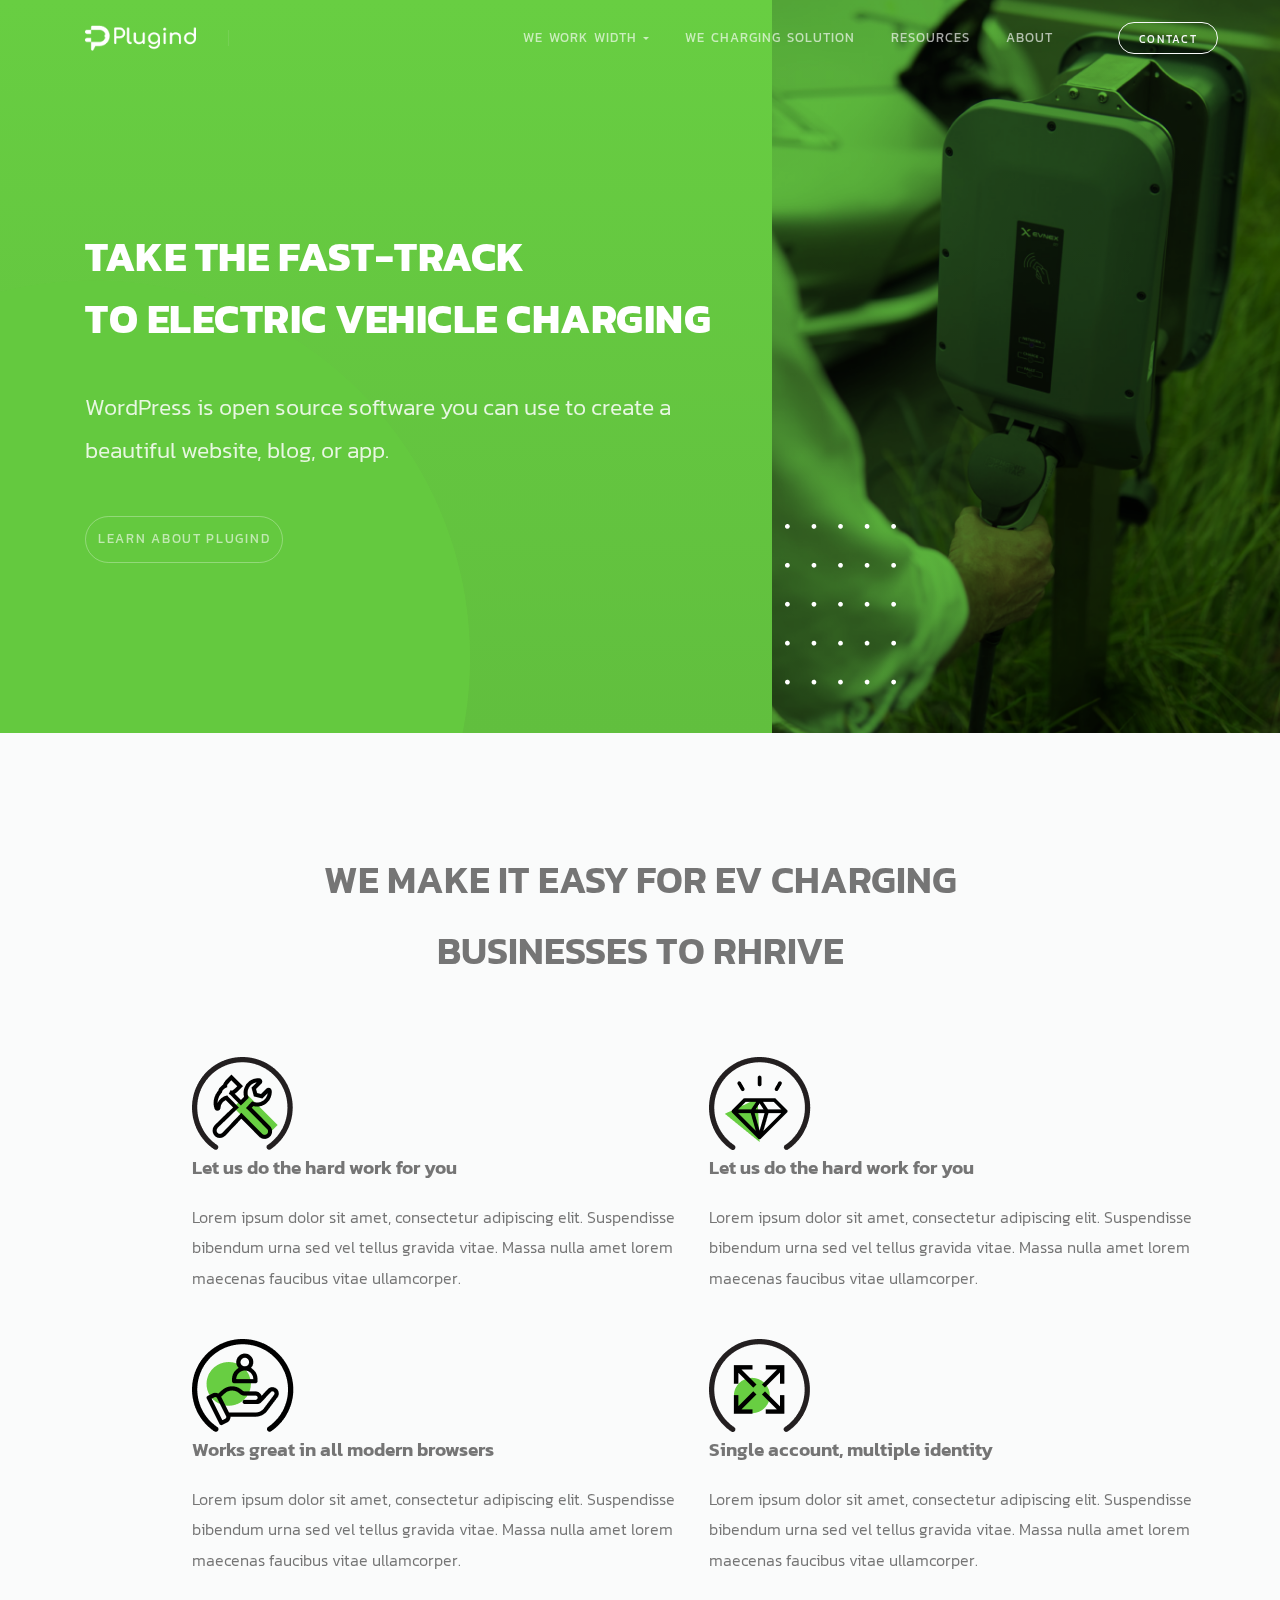
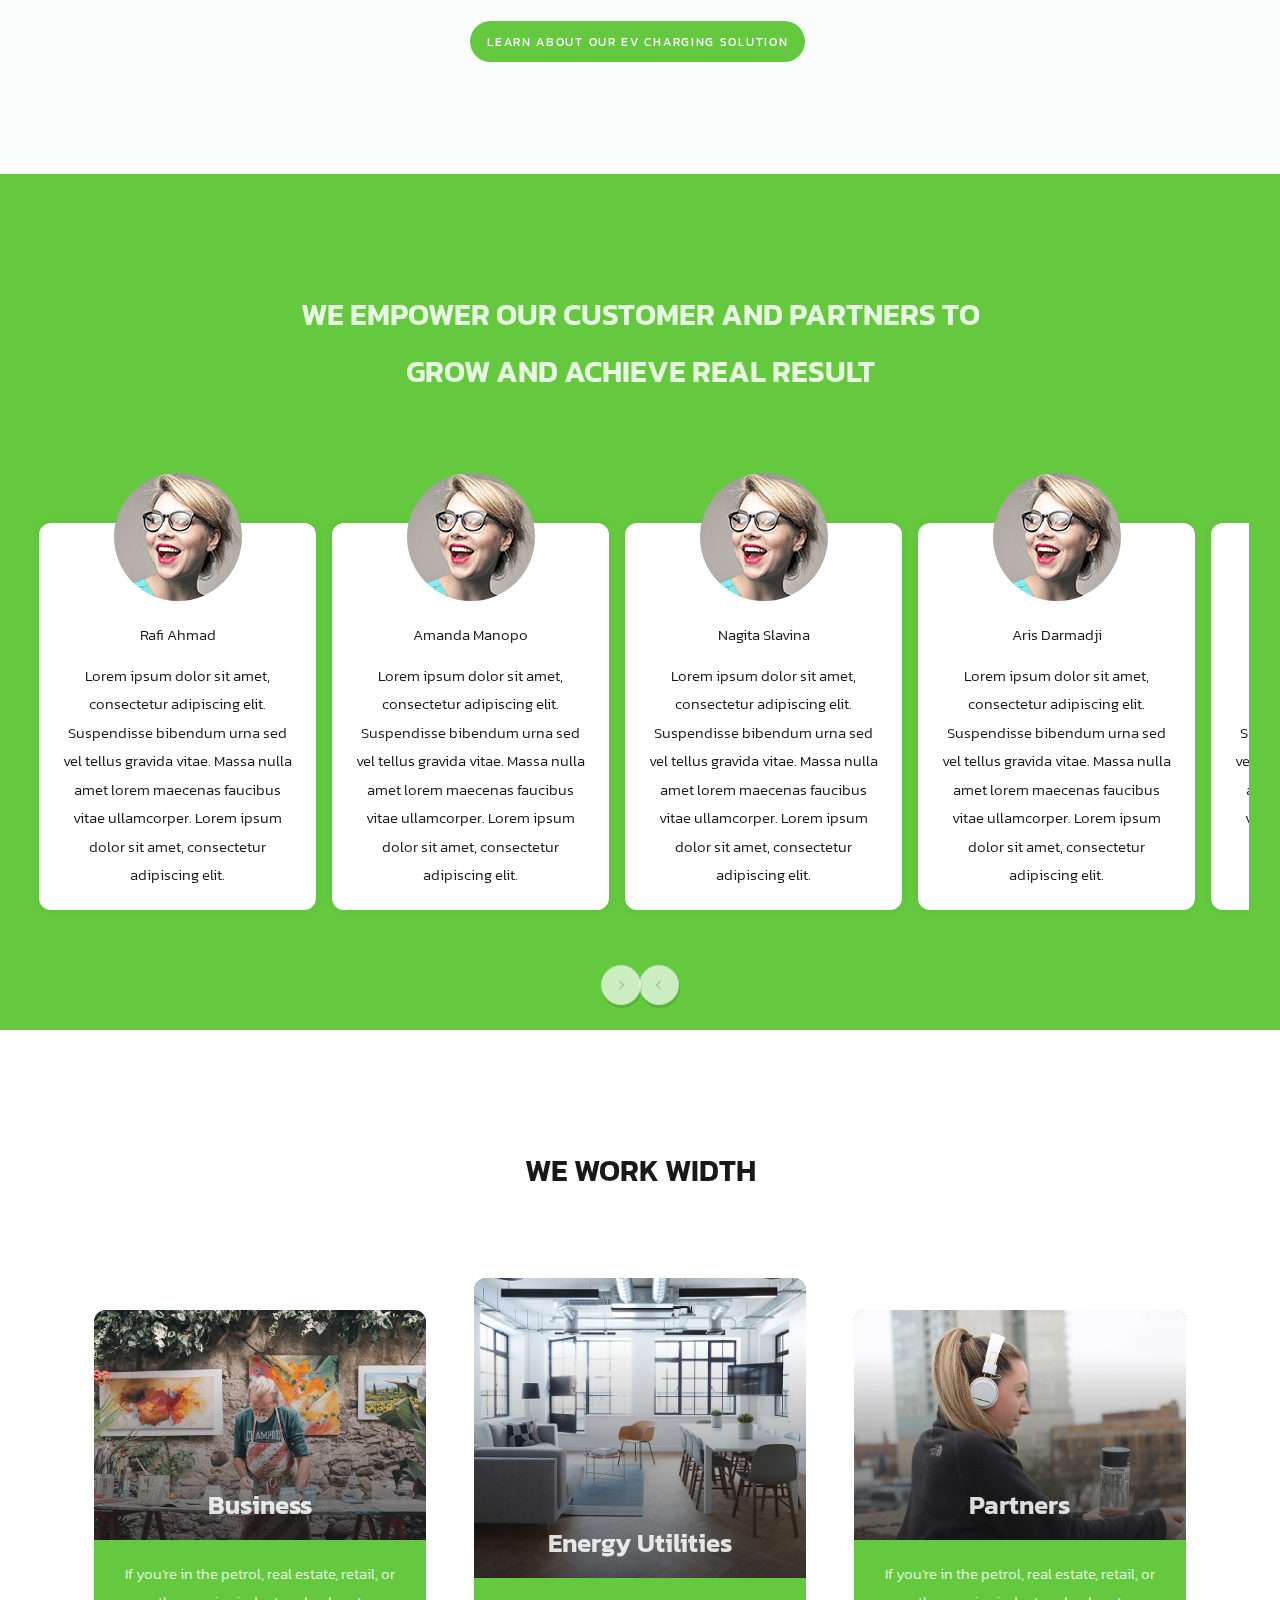
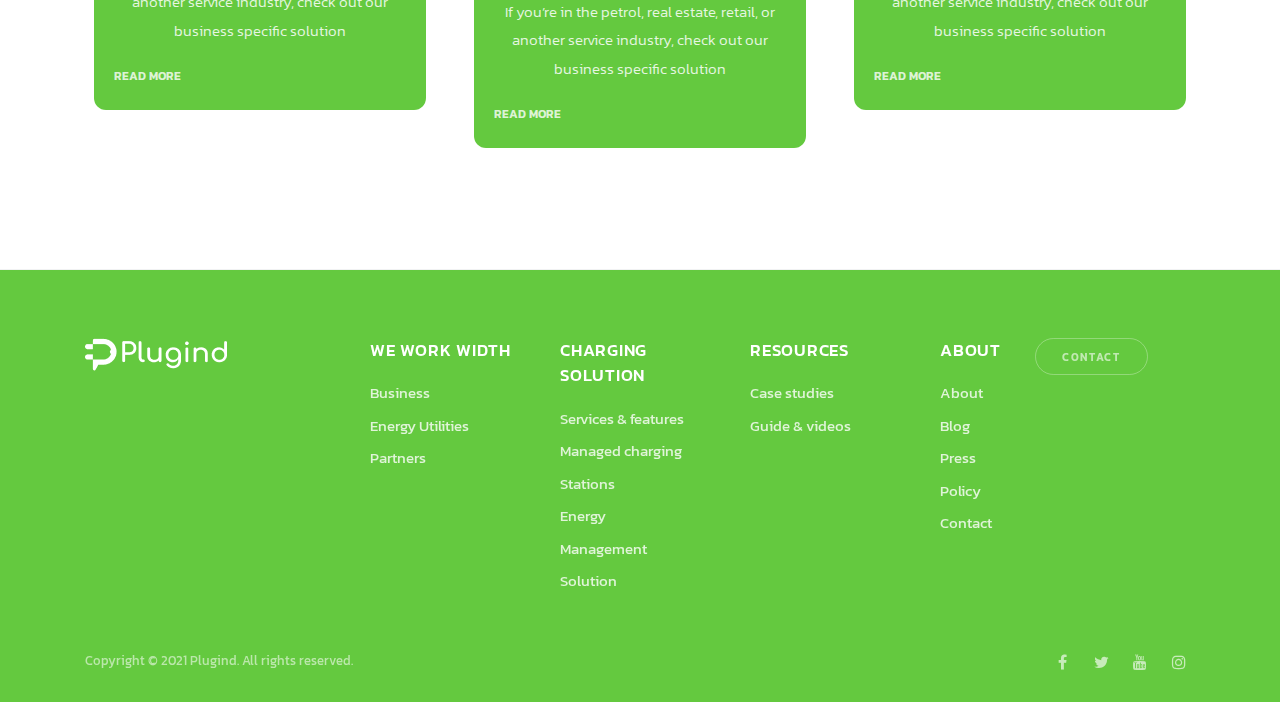
==== index.html @ fe90ec42 "initial commit" ====
<!DOCTYPE html>
<html lang="en">
  <head>
    <meta charset="UTF-8" />
    <meta name="viewport" content="width=device-width, initial-scale=1.0" />
    <meta http-equiv="X-UA-Compatible" content="ie=edge" />
    <title>Home Page</title>
    <!-- style -->
    <link href="./assets/css/page.css" rel="stylesheet" />
    <link href="./assets/css/style.css" rel="stylesheet" />
  </head>
  <body>
    <!-- Navbar -->
    <nav class="navbar navbar-expand-lg navbar-light navbar-stick-dark" data-navbar="sticky">
      <div class="container">
        <div class="navbar-left">
          <button class="navbar-toggler" type="button">&#9776;</button>
          <a class="navbar-brand" href="#">
            <img class="logo-light" src="./assets/img/logo.png" alt="logo" />
          </a>
        </div>

        <section class="navbar-mobile">
          <span class="navbar-divider d-mobile-none"></span>
          <ul class="nav nav-navbar nav-transform-none ml-auto mr-6">
            <li class="nav-item">
              <a class="nav-link" href="#">WE WORK WIDTH <span class="arrow"></span></a>
              <nav class="nav">
                <a class="nav-link" href="#">Populars</a>
                <a class="nav-link" href="#">Featured</a>
                <a class="nav-link" href="#">Top New</a>
              </nav>
            </li>
            <li class="nav-item">
              <a class="nav-link" href="#">WE CHARGING SOLUTION</a>
            </li>
            <li class="nav-item">
              <a class="nav-link" href="#">RESOURCES</a>
            </li>
            <li class="nav-item">
              <a class="nav-link" href="#">ABOUT</a>
            </li>
          </ul>
        </section>
        <div class="col-auto col-lg-1 text-right">
          <a
            href="http://"
            class="btn btn-sm btn-round btn-outline-light sticky-plugind d-none d-lg-inline-block font-weight-400"
            >Contact</a
          >
        </div>
      </div>
    </nav>
    <!-- /.navbar -->
    <!-- Header -->
    <header
      class="header text-white bg-size-contain bg-img-rb"
      style="background-image: url(./assets/img/Rectangle53.png)"
    >
      <div
        class="overlay"
        style="background: linear-gradient(180deg, #68CE42 0%, #61BF3E 100%); mix-blend-mode: multiply; opacity: 1.5!important;"
      ></div>
      <div class="ellipse"><img src="./assets/img/ellipse-variation.png" alt="" /></div>
      <div class="container">
        <div class="row align-items-center py-lg-8">
          <div class="col-md-7 h-xs-1000 align-items-start">
            <h1 data-font="Kanit:700">TAKE THE FAST-TRACK<br />TO ELECTRIC VEHICLE CHARGING</h1>
            <br />
            <p class="lead-3 lead">
              WordPress is open source software you can use to create a beautiful website, blog, or app.
            </p>
            <br />
            <a class="btn btn-xl btn-round btn-outline-light px-3 fw-400" href="#">LEARN ABOUT PLUGIND</a>
          </div>
        </div>

        <div class="dot-pattern"><img src="./assets/img/dot-pattern.png" alt="" /></div>
      </div>
    </header>
    <!-- /.header -->
    <div class="main-content">
      <section class="section bg-gray text-center">
        <div class="container">
          <div class="section-header">
            <div class="font-weight-600 lead-6">WE MAKE IT EASY FOR EV CHARGING<br />BUSINESSES TO RHRIVE</div>
          </div>
          <div class="row gap-y offset-lg-1 text-left text-lg-left">
            <div class="col-md-6 col-xl-6 max-auto">
              <img src="./assets/img/vector-1.png" />
              <p class="lead-2 font-weight-600">Let us do the hard work for you</p>
              <p class="font-size-16">
                Lorem ipsum dolor sit amet, consectetur adipiscing elit. Suspendisse bibendum urna sed vel tellus
                gravida vitae. Massa nulla amet lorem maecenas faucibus vitae ullamcorper.
              </p>
            </div>
            <div class="col-md-6 col-xl-6 max-auto">
              <img src="./assets/img/vector-2.png" />
              <p class="lead-2 font-weight-600">Let us do the hard work for you</p>
              <p class="font-size-16">
                Lorem ipsum dolor sit amet, consectetur adipiscing elit. Suspendisse bibendum urna sed vel tellus
                gravida vitae. Massa nulla amet lorem maecenas faucibus vitae ullamcorper.
              </p>
            </div>
            <div class="col-md-6 col-xl-6 max-auto">
              <img src="./assets/img/vector-3.png" />
              <p class="lead-2 font-weight-600">Works great in all modern browsers</p>
              <p class="font-size-16">
                Lorem ipsum dolor sit amet, consectetur adipiscing elit. Suspendisse bibendum urna sed vel tellus
                gravida vitae. Massa nulla amet lorem maecenas faucibus vitae ullamcorper.
              </p>
            </div>
            <div class="col-md-6 col-xl-6 max-auto">
              <img src="./assets/img/vector-4.png" />
              <p class="lead-2 font-weight-600">Single account, multiple identity</p>
              <p class="font-size-16">
                Lorem ipsum dolor sit amet, consectetur adipiscing elit. Suspendisse bibendum urna sed vel tellus
                gravida vitae. Massa nulla amet lorem maecenas faucibus vitae ullamcorper.
              </p>
            </div>
            <div class="col-md-12 mx-auto text-left text-lg-center">
              <a href="http://" class="btn btn-lg btn-round btn-plugind fw-400 px-4 mr-lg-9"
                >LEARN ABOUT OUR EV CHARGING SOLUTION</a
              >
            </div>
          </div>
        </div>
      </section>
      <section class="section text-white" style="background-color:#64C93F">
        <div class="container-fluid">
          <div class="section-header">
            <div class="lead-5 font-weight-600">
              WE EMPOWER OUR CUSTOMER AND PARTNERS TO<br />GROW AND ACHIEVE REAL RESULT
            </div>
          </div>

          <!-- //data-center-padding="28% 0px 0px" -->
          <div
            class="slider-arrows-circle-light custom-arrow px-4"
            data-provide="slider"
            data-slides-to-show="3"
            data-center-mode="true"
            data-arrows="true"
            data-center-padding="28% 0px 0px"
            data-slides-to-scroll="3"
          >
            <div class="p-2">
              <div class="card card-profile rounded-lg shadow-2">
                <div class="card-avatar">
                  <img src="./assets/img/avatar/women.jpeg" class="rounded-circle" alt="" />
                </div>
                <div class="card-body text-dark">
                  <div class="card-title">Amanda Manopo</div>
                  Lorem ipsum dolor sit amet, consectetur adipiscing elit. Suspendisse bibendum urna sed vel tellus
                  gravida vitae. Massa nulla amet lorem maecenas faucibus vitae ullamcorper. Lorem ipsum dolor sit amet,
                  consectetur adipiscing elit.
                </div>
              </div>
            </div>
            <div class="p-2">
              <div class="card card-profile rounded-lg shadow-2">
                <div class="card-avatar">
                  <img src="./assets/img/avatar/women.jpeg" class="rounded-circle" alt="" />
                </div>
                <div class="card-body text-dark">
                  <div class="card-title">Nagita Slavina</div>
                  Lorem ipsum dolor sit amet, consectetur adipiscing elit. Suspendisse bibendum urna sed vel tellus
                  gravida vitae. Massa nulla amet lorem maecenas faucibus vitae ullamcorper. Lorem ipsum dolor sit amet,
                  consectetur adipiscing elit.
                </div>
              </div>
            </div>
            <div class="p-2">
              <div class="card card-profile rounded-lg shadow-2">
                <div class="card-avatar">
                  <img src="./assets/img/avatar/women.jpeg" class="rounded-circle" alt="" />
                </div>
                <div class="card-body text-dark">
                  <div class="card-title">Aris Darmadji</div>
                  Lorem ipsum dolor sit amet, consectetur adipiscing elit. Suspendisse bibendum urna sed vel tellus
                  gravida vitae. Massa nulla amet lorem maecenas faucibus vitae ullamcorper. Lorem ipsum dolor sit amet,
                  consectetur adipiscing elit.
                </div>
              </div>
            </div>
            <div class="p-2">
              <div class="card card-profile rounded-lg shadow-2">
                <div class="card-avatar">
                  <img src="./assets/img/avatar/women.jpeg" class="rounded-circle" alt="" />
                </div>
                <div class="card-body text-dark">
                  <div class="card-title">Baim Wong</div>
                  Lorem ipsum dolor sit amet, consectetur adipiscing elit. Suspendisse bibendum urna sed vel tellus
                  gravida vitae. Massa nulla amet lorem maecenas faucibus vitae ullamcorper. Lorem ipsum dolor sit amet,
                  consectetur adipiscing elit.
                </div>
              </div>
            </div>
            <div class="p-2">
              <div class="card card-profile rounded-lg shadow-2">
                <div class="card-avatar">
                  <img src="./assets/img/avatar/women.jpeg" class="rounded-circle" alt="" />
                </div>
                <div class="card-body text-dark">
                  <div class="card-title">Rafi Ahmad</div>
                  Lorem ipsum dolor sit amet, consectetur adipiscing elit. Suspendisse bibendum urna sed vel tellus
                  gravida vitae. Massa nulla amet lorem maecenas faucibus vitae ullamcorper. Lorem ipsum dolor sit amet,
                  consectetur adipiscing elit.
                </div>
              </div>
            </div>
          </div>
        </div>
      </section>
      <section class="section text-dark">
        <div class="container">
          <div class="section-header">
            <div class="lead-5 font-weight-600">
              WE WORK WIDTH
            </div>
          </div>
          <div class="row gap-y">
            <div class="col-12 col-lg-4 p-5">
              <div class="card rounded-lg text-white h-400 mt-6" style="background-color: #64C93F">
                <div
                  class="bg-img c-rounded h-300"
                  style="background-image: url(./assets/img/thumb/10.jpg)"
                  data-scrim-bottom="7"
                >
                  <div class="row">
                    <div class="col-12 card-img-title text-center fw-600 lead-4">Business</div>
                  </div>
                </div>
                <div class="card-body text-center flex-grow-0">
                  <p>
                    If you’re in the petrol, real estate, retail, or another service industry, check out our business
                    specific solution
                  </p>
                  <div class="text-left"><a href="http//" class="fs-12 fw-600">READ MORE</a></div>
                </div>
              </div>
            </div>
            <div class="col-12 col-lg-4 p-5">
              <div class="card rounded-lg text-white" style="background-color: #64C93F">
                <div
                  class="bg-img c-rounded h-300"
                  style="background-image: url(./assets/img/thumb/13.jpg)"
                  data-scrim-bottom="7"
                >
                  <div class="row">
                    <div class="col-12 card-img-title popular text-center fw-600 lead-4">Energy Utilities</div>
                  </div>
                </div>
                <div class="card-body text-center flex-grow-0">
                  <p>
                    If you’re in the petrol, real estate, retail, or another service industry, check out our business
                    specific solution
                  </p>
                  <div class="text-left"><a href="http//" class="fs-12 fw-600">READ MORE</a></div>
                </div>
              </div>
            </div>
            <div class="col-12 col-lg-4 p-5">
              <div class="card rounded-lg text-white h-400 mt-6" style="background-color: #64C93F">
                <div
                  class="bg-img c-rounded h-300"
                  style="background-image: url(./assets/img/thumb/9.jpg)"
                  data-scrim-bottom="7"
                >
                  <div class="row">
                    <div class="col-12 card-img-title text-center fw-600 lead-4">Partners</div>
                  </div>
                </div>
                <div class="card-body text-center flex-grow-0">
                  <p>
                    If you’re in the petrol, real estate, retail, or another service industry, check out our business
                    specific solution
                  </p>
                  <div class="text-left"><a href="http//" class="fs-12 fw-600">READ MORE</a></div>
                </div>
              </div>
            </div>
          </div>
        </div>
      </section>
      <!-- Footer -->
      <footer class="footer text-white" style="background-color: #64C93F;">
        <div class="container py-7">
          <div class="row gap-y">
            <div class="col-xl-2 order-md-last">
              <a class="btn btn-secondary btn-outline-light btn-round" href="#">Contact</a>
            </div>

            <div class="col-6 col-md-4 col-xl-2">
              <h6 class="mb-4"><strong>WE WORK WIDTH</strong></h6>
              <div class="nav flex-column">
                <a class="nav-link" href="#">Business</a>
                <a class="nav-link" href="#">Energy Utilities</a>
                <a class="nav-link" href="#">Partners</a>
              </div>
            </div>
            <div class="col-6 col-md-4 col-xl-2">
              <h6 class="mb-4"><strong>CHARGING SOLUTION</strong></h6>
              <div class="nav flex-column">
                <a class="nav-link" href="#">Services & features</a>
                <a class="nav-link" href="#">Managed charging</a>
                <a class="nav-link" href="#">Stations</a>
                <a class="nav-link" href="#">Energy</a>
                <a class="nav-link" href="#">Management</a>
                <a class="nav-link" href="#">Solution</a>
              </div>
            </div>

            <div class="col-6 col-md-4 col-xl-2">
              <h6 class="mb-4"><strong>RESOURCES</strong></h6>
              <div class="nav flex-column">
                <a class="nav-link" href="#">Case studies</a>
                <a class="nav-link" href="#">Guide & videos</a>
              </div>
            </div>
            <div class="col-6 col-md-4 col-xl-1">
              <h6 class="mb-4"><strong>ABOUT</strong></h6>
              <div class="nav flex-column">
                <a class="nav-link" href="#">About</a>
                <a class="nav-link" href="#">Blog</a>
                <a class="nav-link" href="#">Press</a>
                <a class="nav-link" href="#">Policy</a>
                <a class="nav-link" href="#">Contact</a>
              </div>
            </div>

            <div class="col-xl-3 order-md-first">
              <img src="./assets/img/logo.png" alt="" />
            </div>
          </div>
        </div>
        <div class="container">
          <div class="row gap-y">
            <div class="col-md-6 text-center text-md-left">
              <small class="opacity-70">Copyright © 2021 Plugind. All rights reserved.</small>
            </div>

            <div class="col-md-6 text-center text-md-right">
              <div class="social">
                <a class="social-facebook" href="#"><i class="fa fa-facebook"></i></a>
                <a class="social-twitter" href="#"><i class="fa fa-twitter"></i></a>
                <a class="social-youtube" href="#"><i class="fa fa-youtube"></i></a>
                <a class="social-instagram" href="#"><i class="fa fa-instagram"></i></a>
              </div>
            </div>
          </div>
        </div>
      </footer>
      <!-- /.footer -->
    </div>
    <script src="./assets/js/page.min.js"></script>
    <script src="./assets/js/script.js"></script>
  </body>
</html>
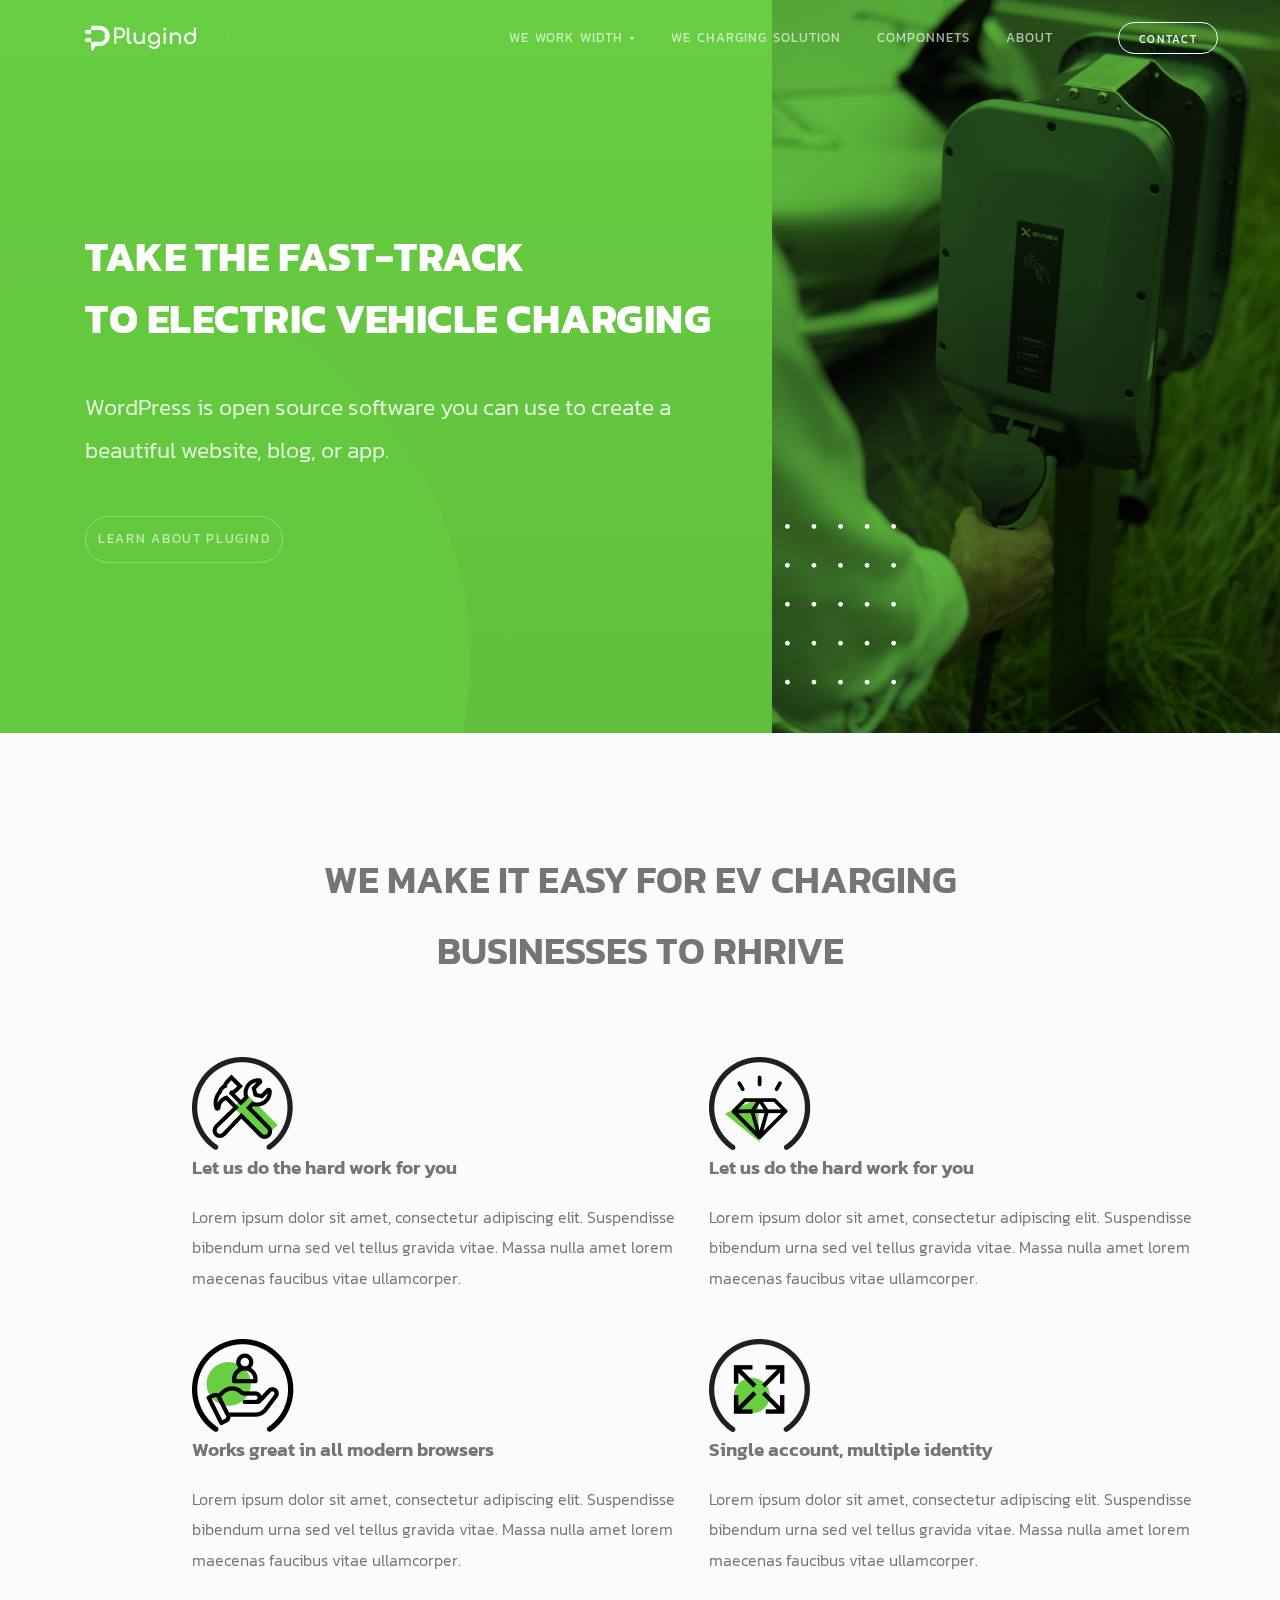
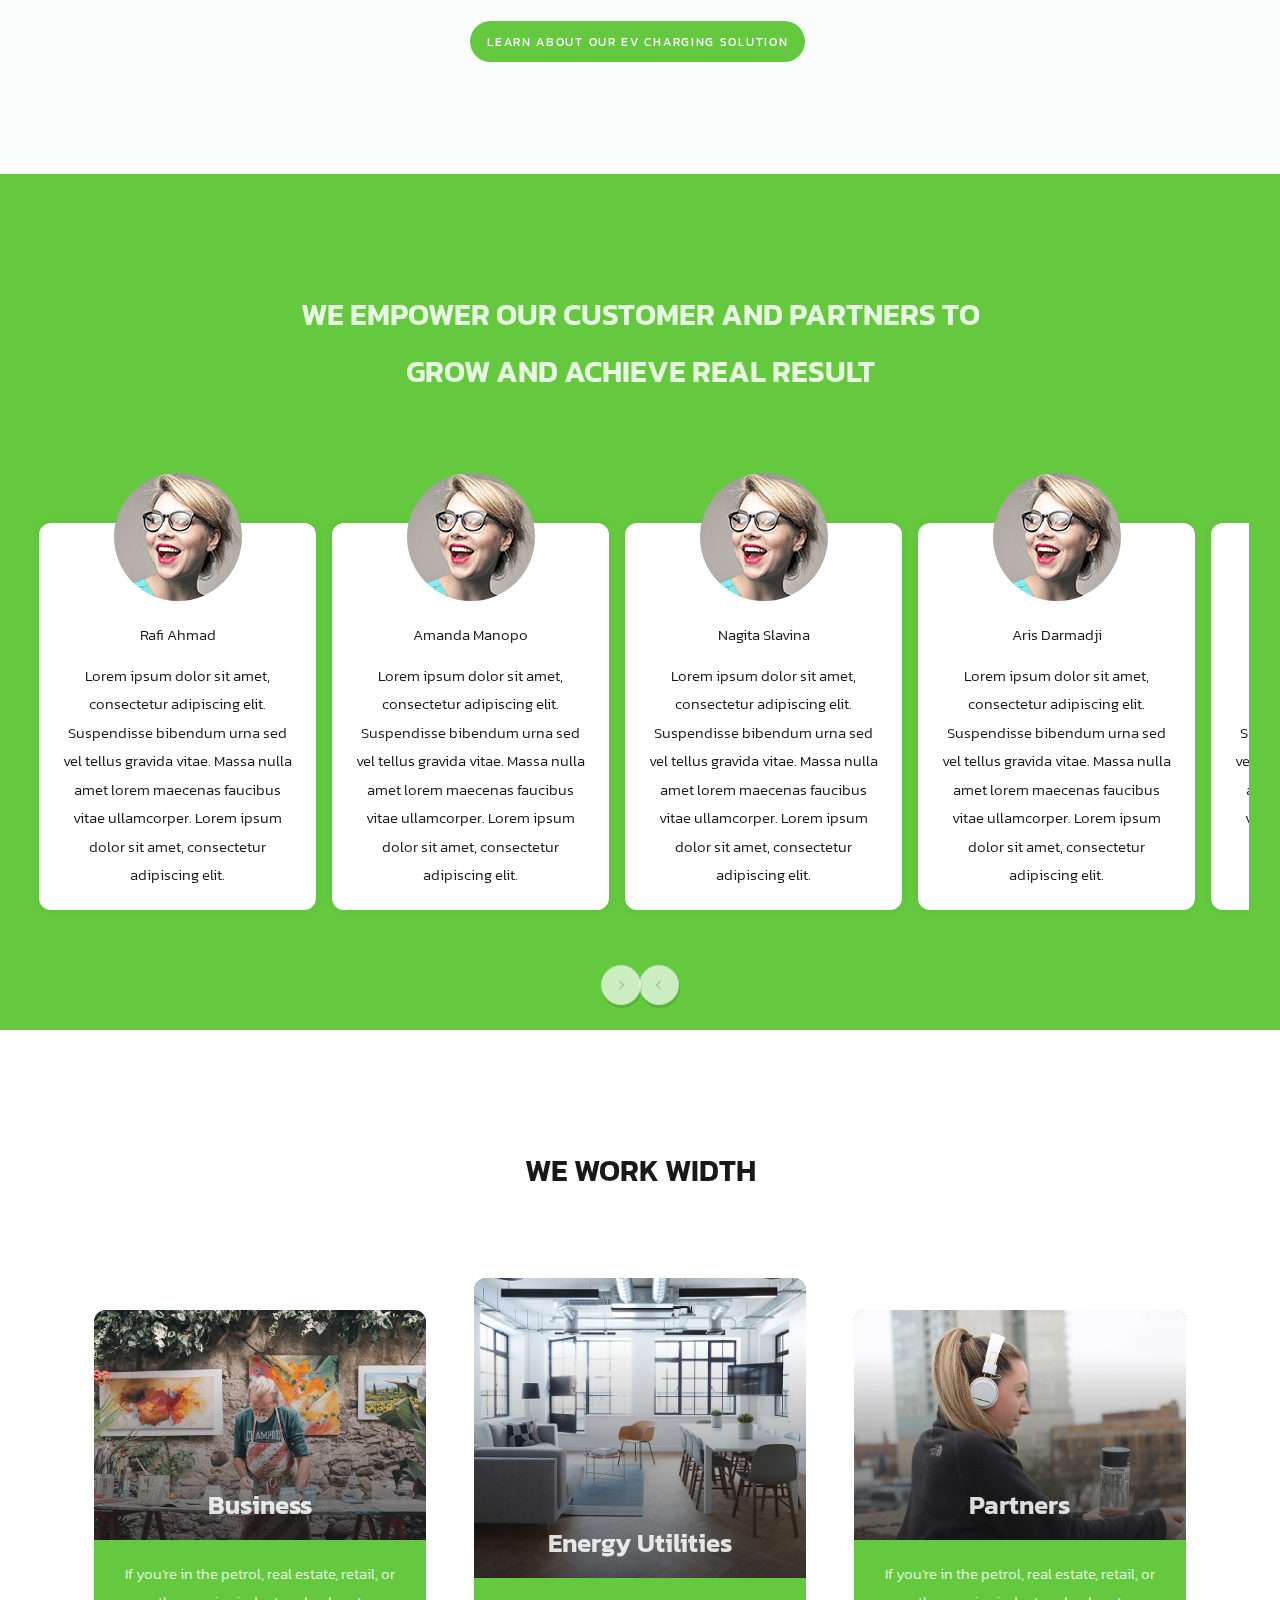
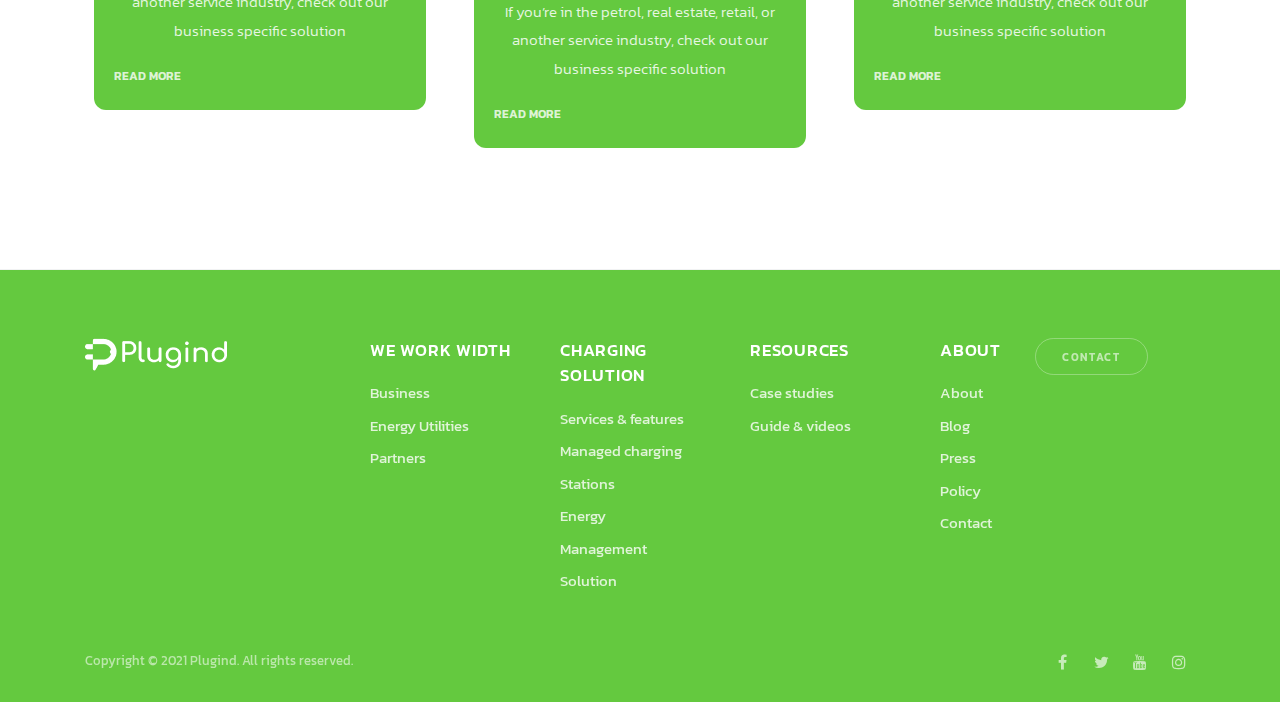
==== commit 07f943ec: "improvement components" ====
--- a/index.html
+++ b/index.html
@@ -17,6 +17,7 @@
           <button class="navbar-toggler" type="button">&#9776;</button>
           <a class="navbar-brand" href="#">
             <img class="logo-light" src="./assets/img/logo.png" alt="logo" />
+            <img class="logo-dark" src="./assets/img/logo-dark.jpg" alt="logo" />
           </a>
         </div>
 
@@ -35,10 +36,10 @@
               <a class="nav-link" href="#">WE CHARGING SOLUTION</a>
             </li>
             <li class="nav-item">
-              <a class="nav-link" href="#">RESOURCES</a>
+              <a class="nav-link" href="./components.html">COMPONNETS</a>
             </li>
             <li class="nav-item">
-              <a class="nav-link" href="#">ABOUT</a>
+              <a class="nav-link" href="./business.html">ABOUT</a>
             </li>
           </ul>
         </section>
--- a/assets/css/style.css
+++ b/assets/css/style.css
@@ -273,6 +273,11 @@
   color: #64c93f;
 }
 
+.btn-custom-outline-default {
+  border-color: #64c93f !important;
+  color: #64c93f;
+}
+
 /* tab */
 .nav-link.green {
   color: #64c93f !important;
@@ -315,10 +320,37 @@
 }
 /* end tab */
 
-/* step process */
-ol.custom-step {
+/* step process right */
+ol.custom-step-right {
   padding-left: 0px;
 }
-ol.custom-step .step-icon {
-  width: 5rem;
-}
+ol.custom-step-right .step-icon {
+  width: 4rem;
+}
+ol.custom-step-right .step-content {
+  width: 65%;
+}
+.step-icon::before {
+  border-left: 2px solid #64c93f;
+  top: 64px;
+}
+
+/* step process left */
+ol.custom-step-left {
+  padding-left: 0px;
+}
+ol.custom-step-left .step-icon::before {
+  content: "";
+  position: absolute;
+  left: 3.5rem;
+  top: 68px;
+  display: inline-block;
+}
+ol.custom-step-left .step-icon {
+  position: relative;
+  left: 27rem;
+}
+ol.custom-step-left .step-content {
+  margin-right: 5.5rem;
+  margin-left: 0px;
+}
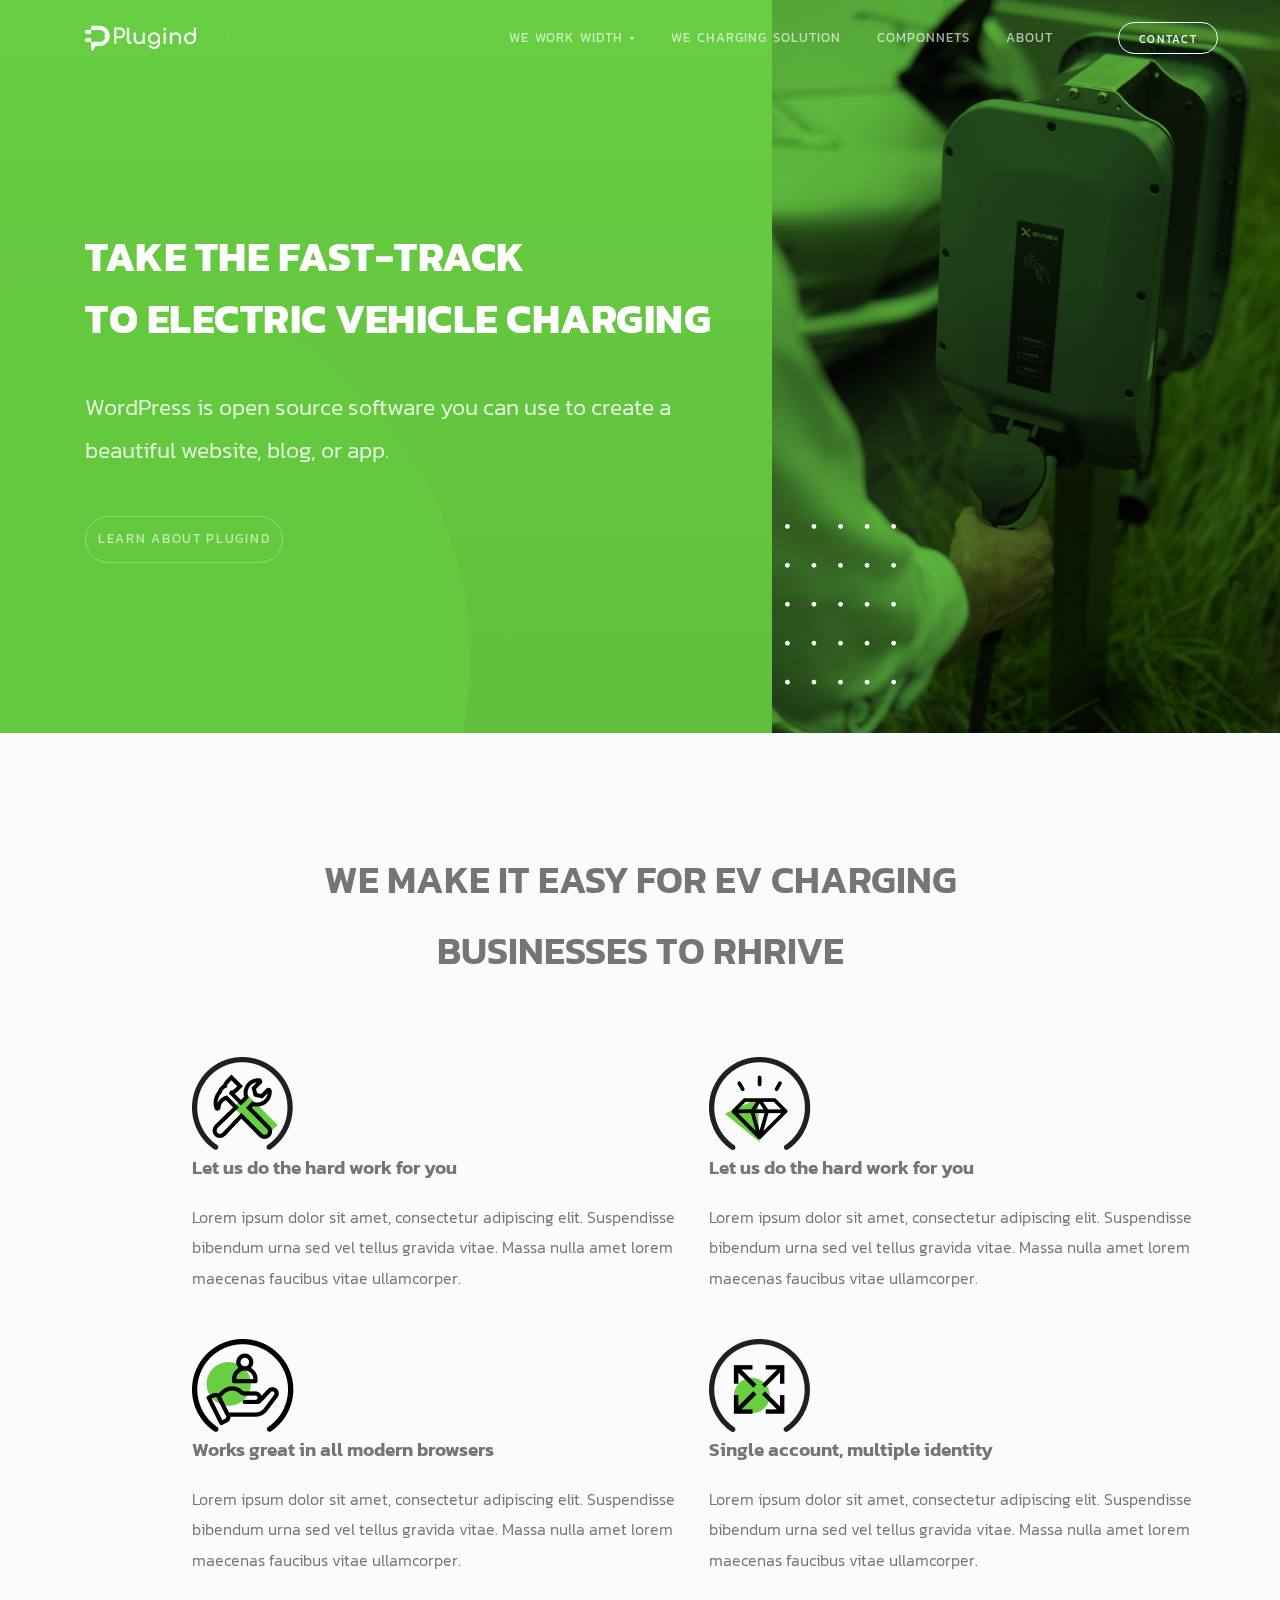
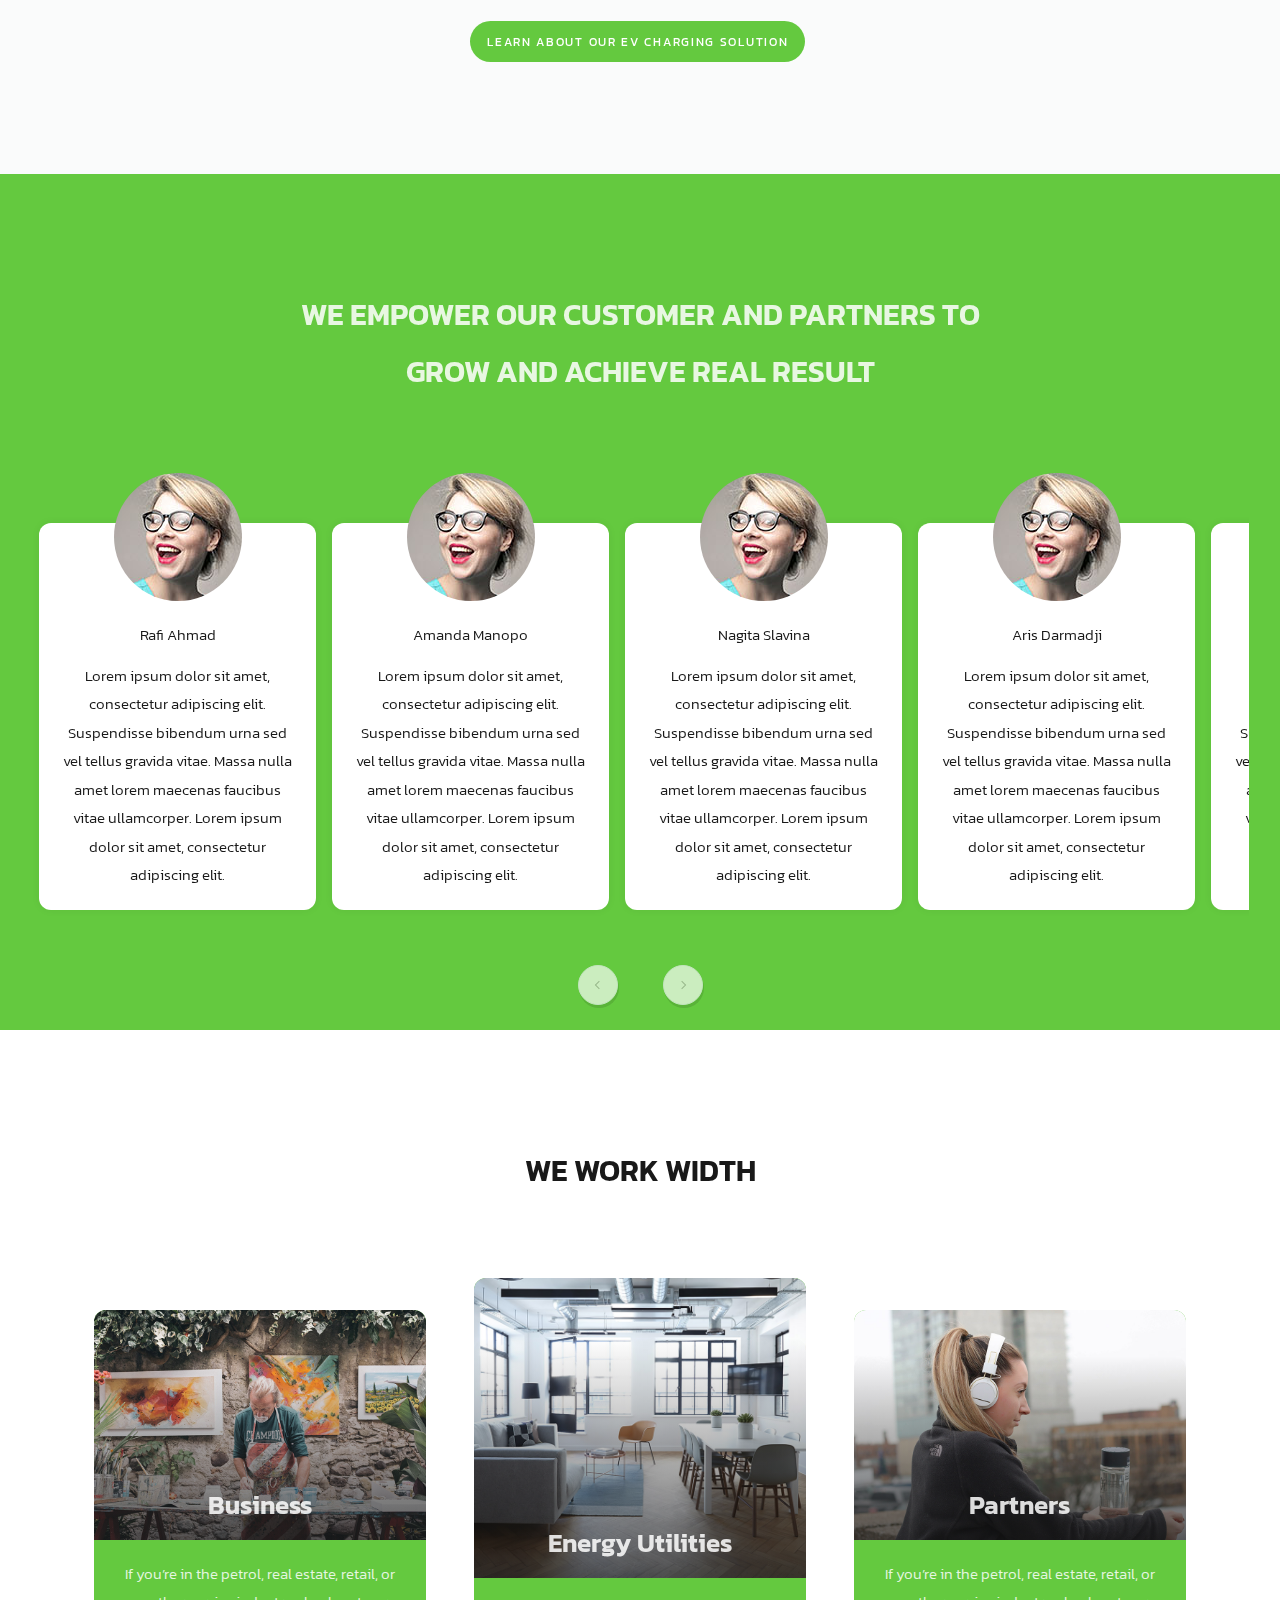
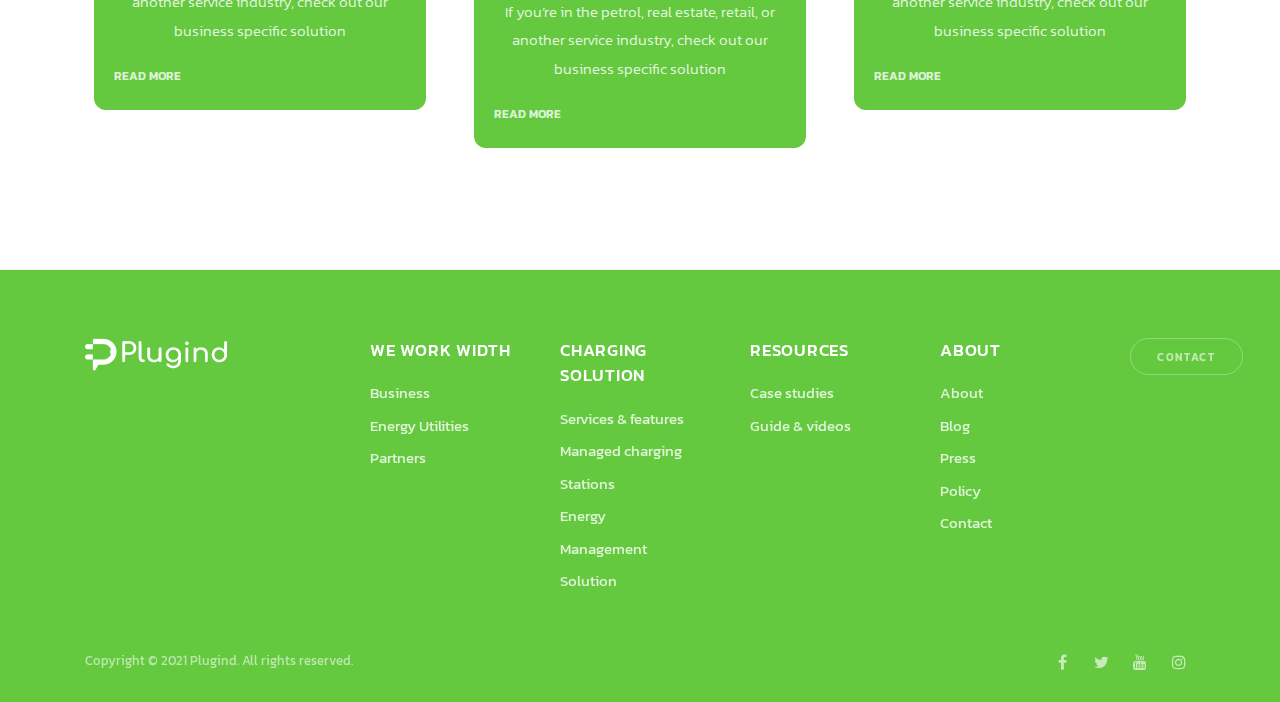
==== commit eb9768c6: "fixing responsive and menu" ====
--- a/index.html
+++ b/index.html
@@ -26,11 +26,11 @@
           <ul class="nav nav-navbar nav-transform-none ml-auto mr-6">
             <li class="nav-item">
               <a class="nav-link" href="#">WE WORK WIDTH <span class="arrow"></span></a>
-              <nav class="nav">
-                <a class="nav-link" href="#">Populars</a>
-                <a class="nav-link" href="#">Featured</a>
-                <a class="nav-link" href="#">Top New</a>
-              </nav>
+              <ul class="nav">
+                <li class="nav-item"><a href="" class="nav-link">Business</a></li>
+                <li class="nav-item"><a href="" class="nav-link">Energy Utilities</a></li>
+                <li class="nav-item"><a href="" class="nav-link">Partners</a></li>
+              </ul>
             </li>
             <li class="nav-item">
               <a class="nav-link" href="#">WE CHARGING SOLUTION</a>
@@ -288,11 +288,11 @@
       <footer class="footer text-white" style="background-color: #64C93F;">
         <div class="container py-7">
           <div class="row gap-y">
-            <div class="col-xl-2 order-md-last">
+            <div class="col-xl-1 order-last text-center text-lg-left">
               <a class="btn btn-secondary btn-outline-light btn-round" href="#">Contact</a>
             </div>
 
-            <div class="col-6 col-md-4 col-xl-2">
+            <div class="col-12 col-md-4 col-xl-2 text-center text-lg-left">
               <h6 class="mb-4"><strong>WE WORK WIDTH</strong></h6>
               <div class="nav flex-column">
                 <a class="nav-link" href="#">Business</a>
@@ -300,7 +300,7 @@
                 <a class="nav-link" href="#">Partners</a>
               </div>
             </div>
-            <div class="col-6 col-md-4 col-xl-2">
+            <div class="col-12 col-md-4 col-xl-2 text-center text-lg-left">
               <h6 class="mb-4"><strong>CHARGING SOLUTION</strong></h6>
               <div class="nav flex-column">
                 <a class="nav-link" href="#">Services & features</a>
@@ -312,14 +312,14 @@
               </div>
             </div>
 
-            <div class="col-6 col-md-4 col-xl-2">
+            <div class="col-12 col-md-4 col-xl-2 text-center text-lg-left">
               <h6 class="mb-4"><strong>RESOURCES</strong></h6>
               <div class="nav flex-column">
                 <a class="nav-link" href="#">Case studies</a>
                 <a class="nav-link" href="#">Guide & videos</a>
               </div>
             </div>
-            <div class="col-6 col-md-4 col-xl-1">
+            <div class="col-12 col-md-4 col-xl-2  text-center text-lg-left">
               <h6 class="mb-4"><strong>ABOUT</strong></h6>
               <div class="nav flex-column">
                 <a class="nav-link" href="#">About</a>
@@ -330,7 +330,7 @@
               </div>
             </div>
 
-            <div class="col-xl-3 order-md-first">
+            <div class="col-xl-3 text-center text-lg-left order-first">
               <img src="./assets/img/logo.png" alt="" />
             </div>
           </div>
--- a/assets/css/style.css
+++ b/assets/css/style.css
@@ -182,9 +182,23 @@
   left: 715px;
   top: 378px;
 }
+.dot-pattern-top {
+  position: absolute;
+  left: 58.3%;
+  top: 105px;
+}
 .ellipse {
   position: absolute;
   top: 267px;
+}
+.bg-img-absolute {
+  width: 85%;
+  height: 744px;
+  position: absolute;
+  top: 0rem;
+}
+.h-650 {
+  height: 650px !important;
 }
 @media (max-width: 767px) {
   .ellipse {
@@ -192,6 +206,12 @@
   }
   .h-xs-1000 {
     height: 1000px;
+  }
+  .bg-img-absolute {
+    width: 100%;
+  }
+  .dot-pattern-top {
+    display: none;
   }
 }
 /* slider */
@@ -201,11 +221,11 @@
     top: 105% !important;
   }
   .slider-arrows-circle-light.custom-arrow .slick-next {
-    right: 18rem !important;
+    right: 40% !important;
     box-shadow: 1px 3px rgb(0 0 0 / 16%);
   }
   .slider-arrows-circle-light.custom-arrow .slick-prev {
-    left: 18rem !important;
+    left: 40% !important;
     box-shadow: 1px 3px rgb(0 0 0 / 16%);
   }
   .ellipse {
@@ -214,6 +234,10 @@
   }
   .h-xs-1000 {
     height: 1560px;
+  }
+  .bg-img-absolute {
+    width: 100%;
+    top: -15rem;
   }
 }
 
@@ -223,11 +247,11 @@
     top: 110% !important;
   }
   .slider-arrows-circle-light.custom-arrow .slick-next {
-    right: 25rem !important;
+    right: 40% !important;
     box-shadow: 1px 3px rgb(0 0 0 / 16%);
   }
   .slider-arrows-circle-light.custom-arrow .slick-prev {
-    left: 25rem !important;
+    left: 40% !important;
     box-shadow: 1px 3px rgb(0 0 0 / 16%);
   }
   .ellipse {
@@ -238,21 +262,31 @@
     top: 419px;
   }
 }
-@media (min-width: 1200px) {
+@media (min-width: 1024px) and (max-width: 1279px) {
+  .bg-img-absolute {
+    top: -35.8rem;
+  }
+}
+@media (min-width: 1280px) and (max-width: 1490px) {
   .custom-arrow > .slick-prev,
   .custom-arrow > .slick-next {
     top: 115% !important;
   }
   .slider-arrows-circle-light.custom-arrow .slick-next {
-    right: 39rem !important;
+    right: 45% !important;
     box-shadow: 1px 3px rgb(0 0 0 / 16%);
   }
   .slider-arrows-circle-light.custom-arrow .slick-prev {
-    left: 39rem !important;
+    left: 45% !important;
     box-shadow: 1px 3px rgb(0 0 0 / 16%);
   }
   .ellipse {
     top: 280px;
+  }
+}
+@media (min-width: 1500px) {
+  .bg-img-absolute {
+    top: -15.5rem;
   }
 }
 
